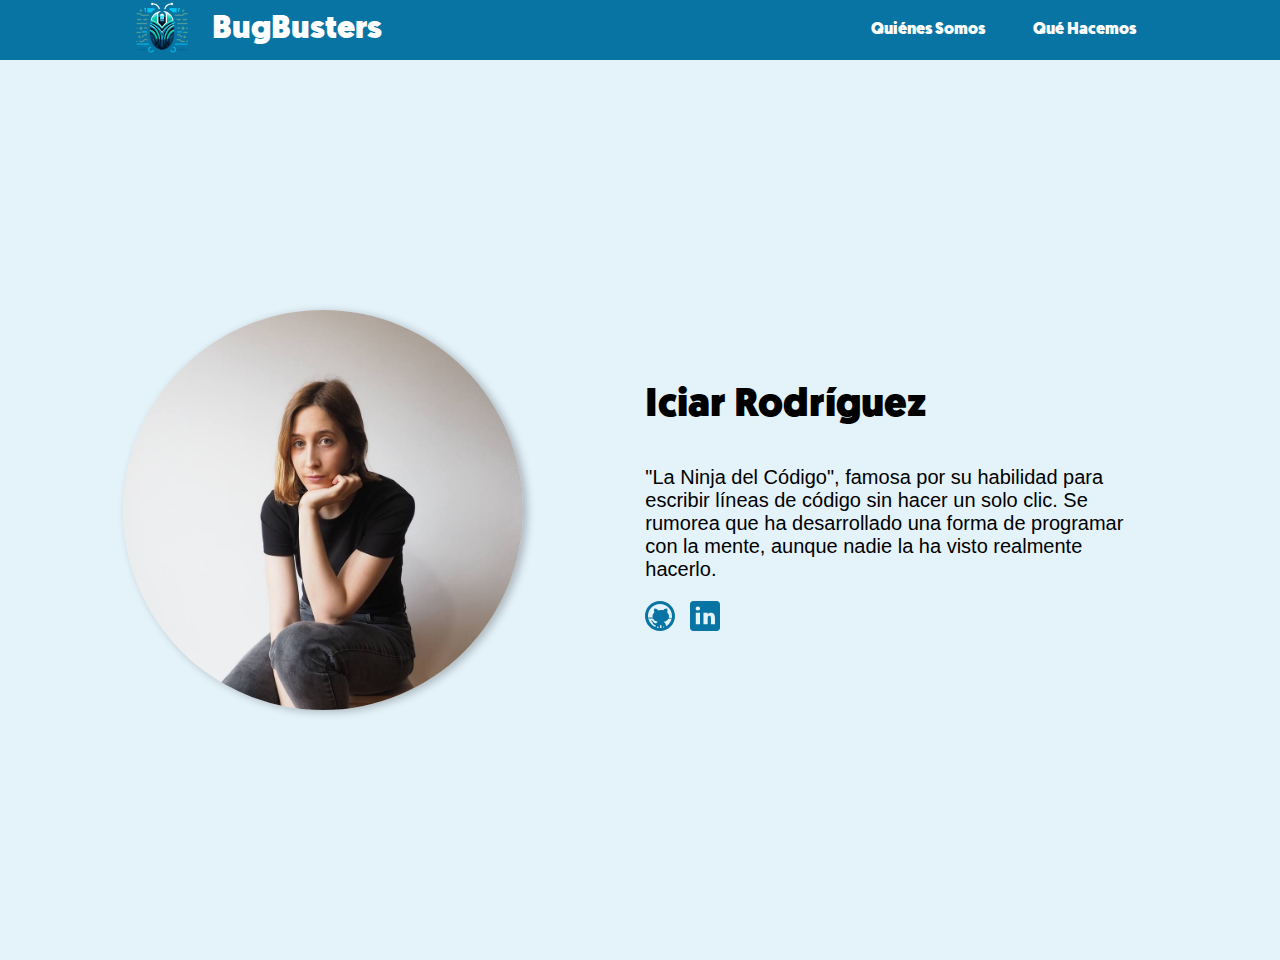
==== PERFILES/perfil_iciar.html @ 8c60d0fa "Perfil individual iciar creado" ====
<!DOCTYPE html>
<html lang="en">
  <head>
    <meta charset="UTF-8" />
    <meta name="viewport" content="width=device-width, initial-scale=1.0" />
    <link rel="stylesheet" href="style_perfil.css" />
    <title>BugBusters Page</title>
  </head>

  <body>
    <header>
      <div class="header_left">
        <a href="index.html">
          <img
            class="logo"
            src="../img/logo-bugsbuster 1.png"
            alt="Imágen del logo de empresa"
          />
        </a>
        <div class="team_name">BugBusters</div>
      </div>

      <div class="header_right">
        <a href="#">
          <div class="header_right_who">Quiénes Somos</div>
        </a>
        <a href="#">
          <div class="header_right_what">Qué Hacemos</div>
        </a>
      </div>
    </header>
<main>
  <img src="../img/IMG_0886.JPG" alt="Foto perfil Iciar" class="photo_profile">
  <section>
    <h1>Iciar Rodríguez</h1>
    <p>"La Ninja del Código", famosa por su habilidad para escribir líneas de código sin hacer un solo clic. Se rumorea que ha desarrollado una forma de programar con la mente, aunque nadie la ha visto realmente hacerlo.</p>
    <div class="logos_profile">
      <a href="https://github.com/rgiciar" target="_blank">
        <img src="../img/GitHub.svg" alt="Logo GitHub" >
      </a>
      <a href="https://www.linkedin.com/in/iciarrodriguezgomez/" target="_blank">
        <img src="../img/LinkedIn.svg" alt="Logo Linkedin">
      </a>
    </div>
  </section>
</main>

  </body>
</html>
---- PERFILES/style_perfil.css ----
/* Reseteo de la página */
* {
    margin: 0;
    padding: 0;
    list-style: none;
    text-decoration: none;
    border: none;
    outline: none;
  }
  /* Fuentes */
  
  @font-face {
      font-family: "Geomanist-Black";
      src: url("/fonts/Geomanist-Black.otf");
  }
  
  @import url('https://fonts.googleapis.com/css2?family=Poppins&display=swap');
  
  :root {
    --header-bgcolormain: #0874a3;
    --header-bgcolorsecond: #02d3bd;
    --header-colormain: #fff;
    --header-colorsecond: #000;
    --main-bgcolormain: #e4f2fa;
    
  }
  
  body {
    font-family: 'Poppins', sans-serif, Arial;
    width: 100%;
  }
  
  header {
    background-color: var(--header-bgcolormain);
    height: 3.75em; /* corresponde a 60px */
    display: flex;
    justify-content: space-between;
    align-items: center;
    font-family: "Geomanist-Black";
  }
  
  .header_left,
  .header_right {
      display: flex;
      align-items: center;
      gap: 1em;
      padding: 0 8em;
  
  }
  
  .team_name {
    color: var(--header-colormain);
    font-size: 2em; /* en Figma viene 24 px, pero creo que es pequeño. 1em son 16px, así que aquí tenemos 32px*/
  }
  
  .header_right_who,
  .header_right_what {
    color: var(--header-colormain);
    padding: 1em;
  }
  .header_right_who:hover,
  .header_right_what:hover {
    background-color: var(--header-bgcolorsecond);
    color: var(--header-colorsecond);
    padding: 1em;
  }
  
  main{
    display:flex;
    align-items: center;
    margin: auto;
    background-color: var(--main-bgcolormain);
    height: 100vh;
    justify-content: space-evenly;
  }

  .photo_profile{
    width: 400px;
    height: 400px;
    object-fit: cover;
    border-radius: 50%;
    box-shadow: 4px 2px 8px 0px rgba(0, 0, 0, 0.25);
  }

  section{
    width: 40%;
  }

  h1{
    margin-bottom: 1em;
    font-family: "Geomanist-Black";
    font-size: 2.5em;
  }

  p{
    font-size: 1.25em;
    margin-bottom: 1em;
  }

  .logos_profile img{
    width: 30px;
    margin-right: 10px;
  }
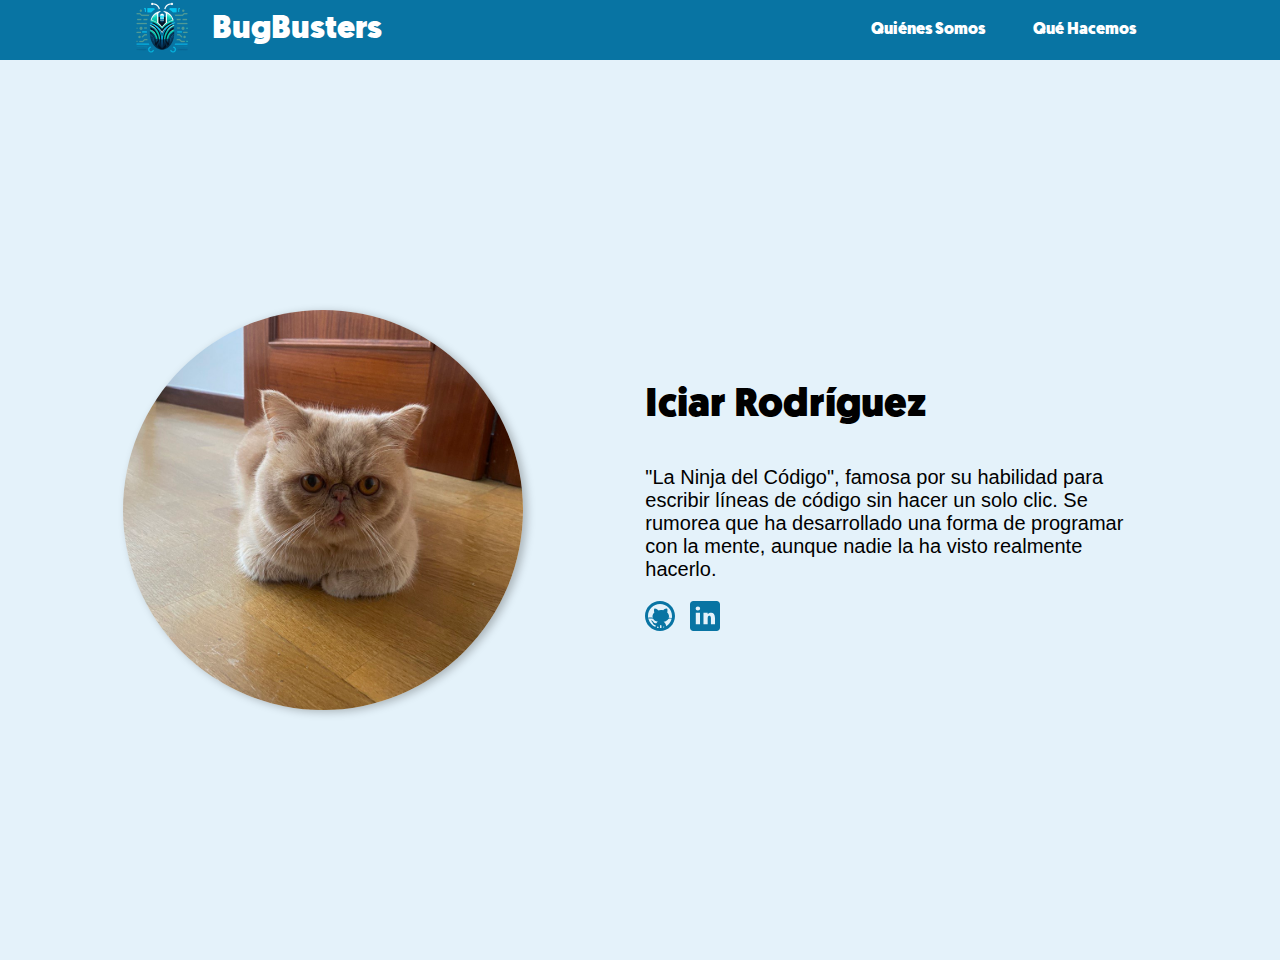
==== commit ca32a6a2: "Arreglados enlaces imagenes en perfiles" ====
--- a/PERFILES/perfil_iciar.html
+++ b/PERFILES/perfil_iciar.html
@@ -4,16 +4,16 @@
     <meta charset="UTF-8" />
     <meta name="viewport" content="width=device-width, initial-scale=1.0" />
     <link rel="stylesheet" href="style_perfil.css" />
-    <title>BugBusters Page</title>
+    <title>Perfil Iciar</title>
   </head>
 
   <body>
     <header>
       <div class="header_left">
-        <a href="index.html">
+        <a href="../index.html">
           <img
             class="logo"
-            src="../img/logo-bugsbuster 1.png"
+            src="../img//logo_header.png"
             alt="Imágen del logo de empresa"
           />
         </a>
@@ -21,7 +21,7 @@
       </div>
 
       <div class="header_right">
-        <a href="#">
+        <a href="../Quienes Somos/Quienes_somos.html">
           <div class="header_right_who">Quiénes Somos</div>
         </a>
         <a href="#">
@@ -30,7 +30,7 @@
       </div>
     </header>
 <main>
-  <img src="../img/IMG_0886.JPG" alt="Foto perfil Iciar" class="photo_profile">
+  <img src="../img/foto_iciar.JPG" alt="Foto perfil Iciar" class="photo_profile">
   <section>
     <h1>Iciar Rodríguez</h1>
     <p>"La Ninja del Código", famosa por su habilidad para escribir líneas de código sin hacer un solo clic. Se rumorea que ha desarrollado una forma de programar con la mente, aunque nadie la ha visto realmente hacerlo.</p>
